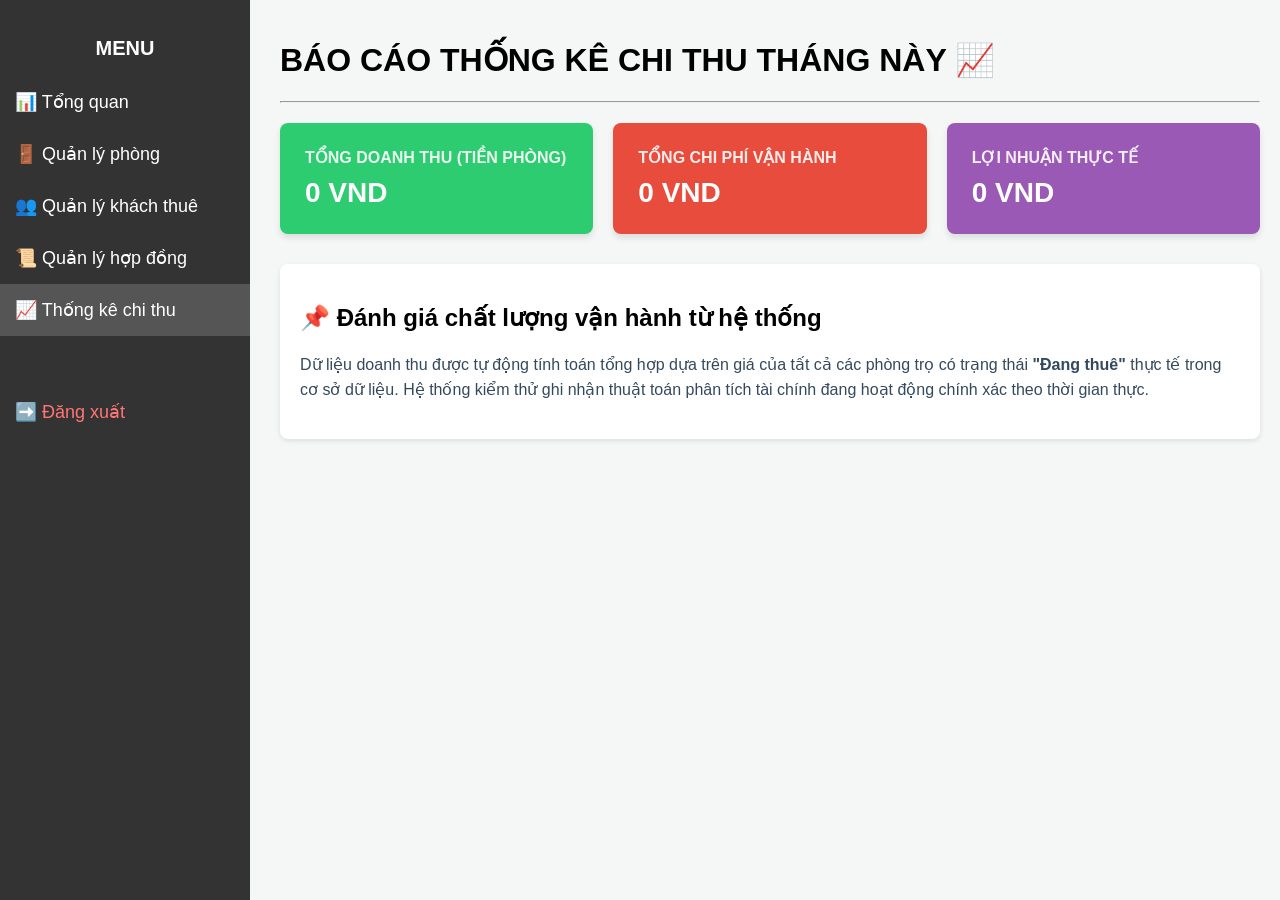
==== index.html @ 4e2fad54 "Add files via upload" ====
<!DOCTYPE html>
<html xmlns:th="http://www.thymeleaf.org">
<head>
    <meta charset="UTF-8">
    <title>Thống kê tài chính</title>
    <style>
        body { font-family: Arial, sans-serif; margin: 0; padding: 0; background-color: #f4f7f6; }
        .sidebar { width: 250px; position: fixed; height: 100%; background: #333; padding-top: 20px; }
        .sidebar a { padding: 15px; text-decoration: none; font-size: 18px; color: #fff; display: block; }
        .sidebar a:hover { background: #555; }
        .content { margin-left: 260px; padding: 20px; }

        .stat-grid { display: flex; gap: 20px; margin-top: 20px; }
        .stat-card { flex: 1; padding: 25px; border-radius: 8px; color: white; font-size: 18px; box-shadow: 0 4px 6px rgba(0,0,0,0.1); }
        .bg-revenue { background-color: #2ecc71; }
        .bg-expense { background-color: #e74c3c; }
        .bg-profit { background-color: #9b59b6; }
        .stat-card h3 { margin: 0 0 10px 0; font-size: 16px; text-transform: uppercase; opacity: 0.9; }
        .stat-card p { margin: 0; font-size: 28px; font-weight: bold; }

        .report-box { background: white; padding: 20px; border-radius: 8px; margin-top: 30px; box-shadow: 0 2px 5px rgba(0,0,0,0.1); }
    </style>
</head>
<body>
<div class="sidebar">
    <h2 style="color: white; text-align: center; font-size: 20px;">MENU</h2>
    <a href="/dashboard">📊 Tổng quan</a>
    <a href="/room/list">🚪 Quản lý phòng</a>
    <a href="/tenant/list">👥 Quản lý khách thuê</a>
    <a href="/contract/list">📜 Quản lý hợp đồng</a>
    <a href="/statistics" style="background: #555;">📈 Thống kê chi thu</a>
    <a href="/" style="margin-top: 50px; color: #ff7675;">➡️ Đăng xuất</a>
</div>

<div class="content">
    <h1>BÁO CÁO THỐNG KÊ CHI THU THÁNG NÀY 📈</h1>
    <hr>

    <div class="stat-grid">
        <div class="stat-card bg-revenue">
            <h3>Tổng Doanh Thu (Tiền Phòng)</h3>
            <p th:text="${#numbers.formatDecimal(totalRevenue, 0, 'COMMA', 0, 'POINT')} + ' VND'">0 VND</p>
        </div>
        <div class="stat-card bg-expense">
            <h3>Tổng Chi Phí Vận Hành</h3>
            <p th:text="${#numbers.formatDecimal(totalExpense, 0, 'COMMA', 0, 'POINT')} + ' VND'">0 VND</p>
        </div>
        <div class="stat-card bg-profit">
            <h3>Lợi Nhuận Thực Tế</h3>
            <p th:text="${#numbers.formatDecimal(netProfit, 0, 'COMMA', 0, 'POINT')} + ' VND'">0 VND</p>
        </div>
    </div>

    <div class="report-box">
        <h2>📌 Đánh giá chất lượng vận hành từ hệ thống</h2>
        <p style="line-height: 1.6; color: #34495e;">
            Dữ liệu doanh thu được tự động tính toán tổng hợp dựa trên giá của tất cả các phòng trọ có trạng thái <strong>"Đang thuê"</strong> thực tế trong cơ sở dữ liệu.
            Hệ thống kiểm thử ghi nhận thuật toán phân tích tài chính đang hoạt động chính xác theo thời gian thực.
        </p>
    </div>
</div>
</body>
</html>
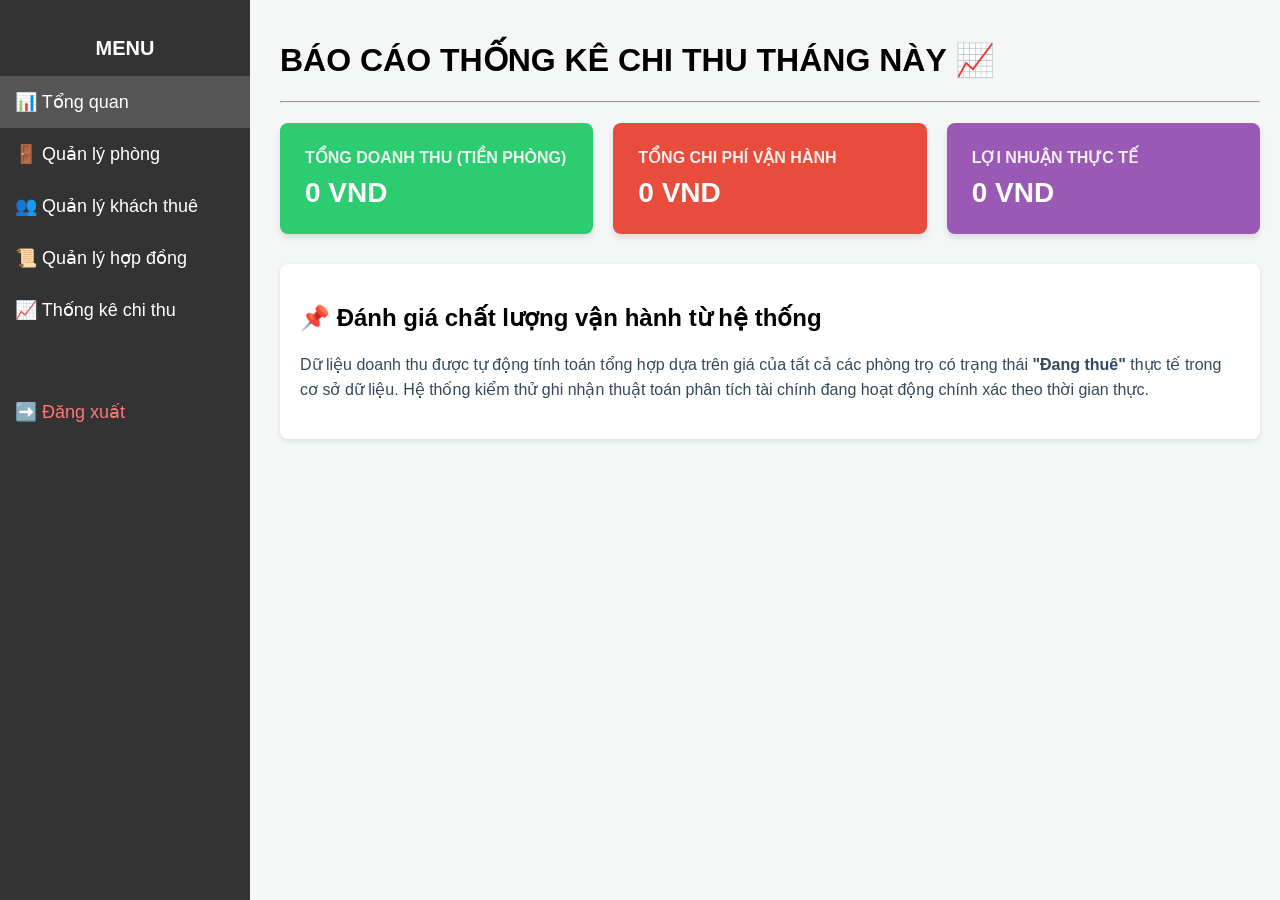
==== commit 1d6e916c: "Fix HTML structure and update sidebar links" ====
--- a/index.html
+++ b/index.html
@@ -24,12 +24,12 @@
 <body>
 <div class="sidebar">
     <h2 style="color: white; text-align: center; font-size: 20px;">MENU</h2>
-    <a href="/dashboard">📊 Tổng quan</a>
-    <a href="/room/list">🚪 Quản lý phòng</a>
-    <a href="/tenant/list">👥 Quản lý khách thuê</a>
-    <a href="/contract/list">📜 Quản lý hợp đồng</a>
-    <a href="/statistics" style="background: #555;">📈 Thống kê chi thu</a>
-    <a href="/" style="margin-top: 50px; color: #ff7675;">➡️ Đăng xuất</a>
+    <a href="index.html" style="background: #555;">📊 Tổng quan</a>
+    <a href="list.html">🚪 Quản lý phòng</a>
+    <a href="list.html">👥 Quản lý khách thuê</a>
+    <a href="list.html">📜 Quản lý hợp đồng</a>
+    <a href="index.html">📈 Thống kê chi thu</a>
+    <a href="login.html" style="margin-top: 50px; color: #ff7675;">➡️ Đăng xuất</a>
 </div>
 
 <div class="content">
@@ -60,4 +60,4 @@
     </div>
 </div>
 </body>
-</html>+</html>
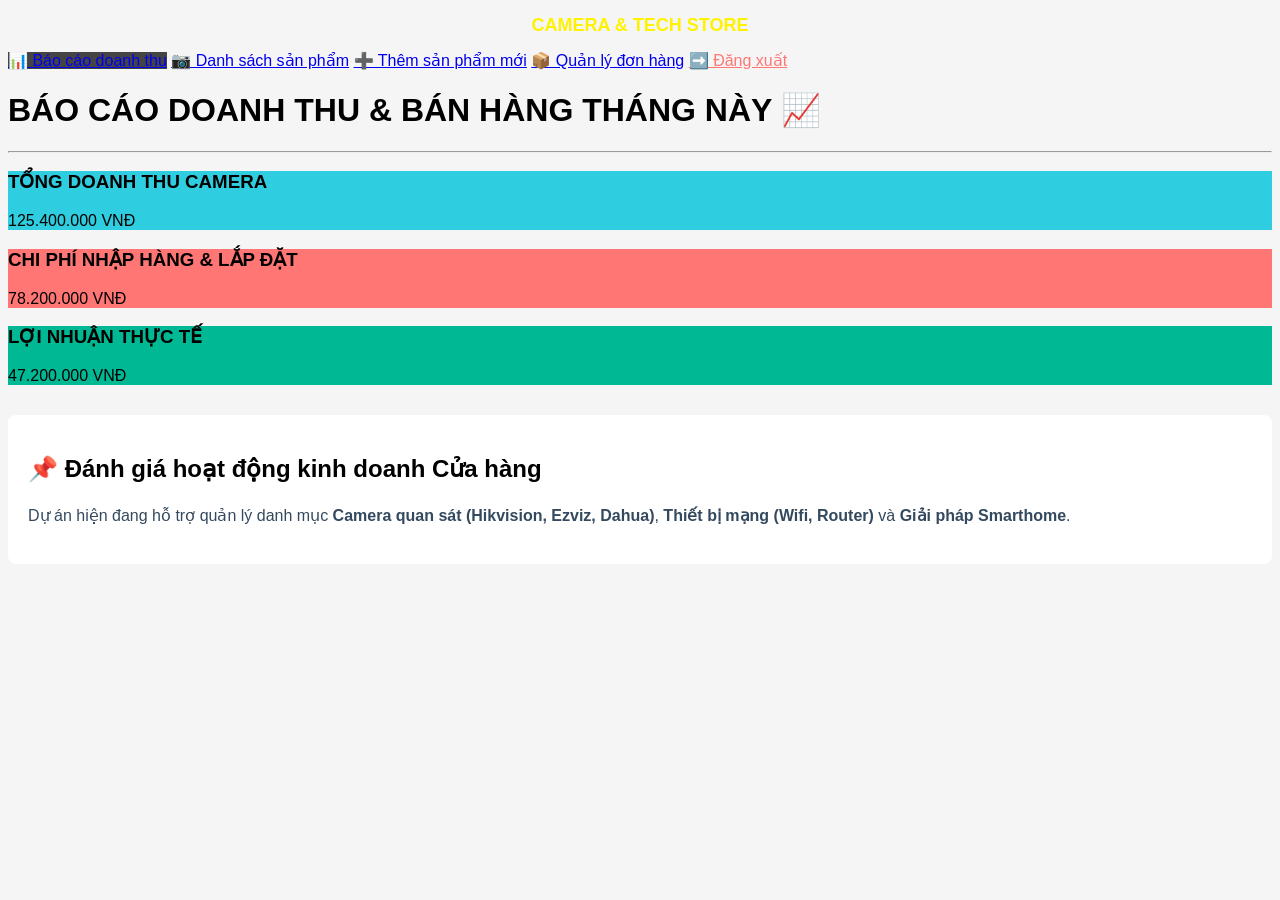
==== commit 0432b457: "Refactor index.html for camera store management" ====
--- a/index.html
+++ b/index.html
@@ -1,63 +1,50 @@
 <!DOCTYPE html>
-<html xmlns:th="http://www.thymeleaf.org">
+<html lang="vi">
 <head>
     <meta charset="UTF-8">
-    <title>Thống kê tài chính</title>
-    <style>
-        body { font-family: Arial, sans-serif; margin: 0; padding: 0; background-color: #f4f7f6; }
-        .sidebar { width: 250px; position: fixed; height: 100%; background: #333; padding-top: 20px; }
-        .sidebar a { padding: 15px; text-decoration: none; font-size: 18px; color: #fff; display: block; }
-        .sidebar a:hover { background: #555; }
-        .content { margin-left: 260px; padding: 20px; }
-
-        .stat-grid { display: flex; gap: 20px; margin-top: 20px; }
-        .stat-card { flex: 1; padding: 25px; border-radius: 8px; color: white; font-size: 18px; box-shadow: 0 4px 6px rgba(0,0,0,0.1); }
-        .bg-revenue { background-color: #2ecc71; }
-        .bg-expense { background-color: #e74c3c; }
-        .bg-profit { background-color: #9b59b6; }
-        .stat-card h3 { margin: 0 0 10px 0; font-size: 16px; text-transform: uppercase; opacity: 0.9; }
-        .stat-card p { margin: 0; font-size: 28px; font-weight: bold; }
-
-        .report-box { background: white; padding: 20px; border-radius: 8px; margin-top: 30px; box-shadow: 0 2px 5px rgba(0,0,0,0.1); }
-    </style>
+    <meta name="viewport" content="width=device-width, initial-scale=1.0">
+    <title>Quản lý Cửa hàng Camera & Giải pháp Công nghệ</title>
+    <link rel="stylesheet" href="style.css">
 </head>
 <body>
-<div class="sidebar">
-    <h2 style="color: white; text-align: center; font-size: 20px;">MENU</h2>
-    <a href="index.html" style="background: #555;">📊 Tổng quan</a>
-    <a href="list.html">🚪 Quản lý phòng</a>
-    <a href="list.html">👥 Quản lý khách thuê</a>
-    <a href="list.html">📜 Quản lý hợp đồng</a>
-    <a href="index.html">📈 Thống kê chi thu</a>
-    <a href="login.html" style="margin-top: 50px; color: #ff7675;">➡️ Đăng xuất</a>
-</div>
 
-<div class="content">
-    <h1>BÁO CÁO THỐNG KÊ CHI THU THÁNG NÀY 📈</h1>
-    <hr>
+    <!-- Sidebar Menu -->
+    <div class="sidebar">
+        <h2 style="color: #fff200; text-align: center; font-size: 18px; text-transform: uppercase;">CAMERA & TECH STORE</h2>
+        <a href="index.html" style="background: #444;">📊 Báo cáo doanh thu</a>
+        <a href="list.html">📷 Danh sách sản phẩm</a>
+        <a href="add.html">➕ Thêm sản phẩm mới</a>
+        <a href="list.html">📦 Quản lý đơn hàng</a>
+        <a href="login.html" style="margin-top: 50px; color: #ff7675;">➡️ Đăng xuất</a>
+    </div>
 
-    <div class="stat-grid">
-        <div class="stat-card bg-revenue">
-            <h3>Tổng Doanh Thu (Tiền Phòng)</h3>
-            <p th:text="${#numbers.formatDecimal(totalRevenue, 0, 'COMMA', 0, 'POINT')} + ' VND'">0 VND</p>
+    <!-- Main Content Area -->
+    <div class="content">
+        <h1>BÁO CÁO DOANH THU & BÁN HÀNG THÁNG NÀY 📈</h1>
+        <hr>
+
+        <div class="stat-grid">
+            <div class="stat-card bg-revenue" style="background-color: #2ecee0;">
+                <h3>TỔNG DOANH THU CAMERA</h3>
+                <p>125.400.000 VNĐ</p>
+            </div>
+            <div class="stat-card bg-expense" style="background-color: #ff7675;">
+                <h3>CHI PHÍ NHẬP HÀNG & LẮP ĐẶT</h3>
+                <p>78.200.000 VNĐ</p>
+            </div>
+            <div class="stat-card bg-profit" style="background-color: #00b894;">
+                <h3>LỢI NHUẬN THỰC TẾ</h3>
+                <p>47.200.000 VNĐ</p>
+            </div>
         </div>
-        <div class="stat-card bg-expense">
-            <h3>Tổng Chi Phí Vận Hành</h3>
-            <p th:text="${#numbers.formatDecimal(totalExpense, 0, 'COMMA', 0, 'POINT')} + ' VND'">0 VND</p>
-        </div>
-        <div class="stat-card bg-profit">
-            <h3>Lợi Nhuận Thực Tế</h3>
-            <p th:text="${#numbers.formatDecimal(netProfit, 0, 'COMMA', 0, 'POINT')} + ' VND'">0 VND</p>
+
+        <div class="report-box" style="margin-top: 30px; padding: 20px; background: #fff; border-radius: 8px;">
+            <h2>📌 Đánh giá hoạt động kinh doanh Cửa hàng</h2>
+            <p style="line-height: 1.6; color: #34495e;">
+                Dự án hiện đang hỗ trợ quản lý danh mục <strong>Camera quan sát (Hikvision, Ezviz, Dahua)</strong>, <strong>Thiết bị mạng (Wifi, Router)</strong> và <strong>Giải pháp Smarthome</strong>.
+            </p>
         </div>
     </div>
 
-    <div class="report-box">
-        <h2>📌 Đánh giá chất lượng vận hành từ hệ thống</h2>
-        <p style="line-height: 1.6; color: #34495e;">
-            Dữ liệu doanh thu được tự động tính toán tổng hợp dựa trên giá của tất cả các phòng trọ có trạng thái <strong>"Đang thuê"</strong> thực tế trong cơ sở dữ liệu.
-            Hệ thống kiểm thử ghi nhận thuật toán phân tích tài chính đang hoạt động chính xác theo thời gian thực.
-        </p>
-    </div>
-</div>
 </body>
 </html>
--- a/style.css
+++ b/style.css
@@ -0,0 +1,69 @@
+body{
+
+    background:#f5f5f5;
+
+    font-family:Arial, Helvetica, sans-serif;
+
+}
+
+.login-box{
+
+    width:350px;
+
+    margin:120px auto;
+
+    background:white;
+
+    padding:30px;
+
+    border-radius:10px;
+
+    box-shadow:0 0 10px gray;
+
+}
+
+.login-box h2{
+
+    text-align:center;
+
+    margin-bottom:20px;
+
+}
+
+.login-box input{
+
+    width:100%;
+
+    padding:10px;
+
+    margin-top:10px;
+
+}
+
+.login-box button{
+
+    width:100%;
+
+    margin-top:15px;
+
+    padding:10px;
+
+    background:#0d6efd;
+
+    color:white;
+
+    border:none;
+
+    cursor:pointer;
+
+}
+
+.container{
+
+    width:900px;
+
+    margin:auto;
+
+    margin-top:50px;
+
+}
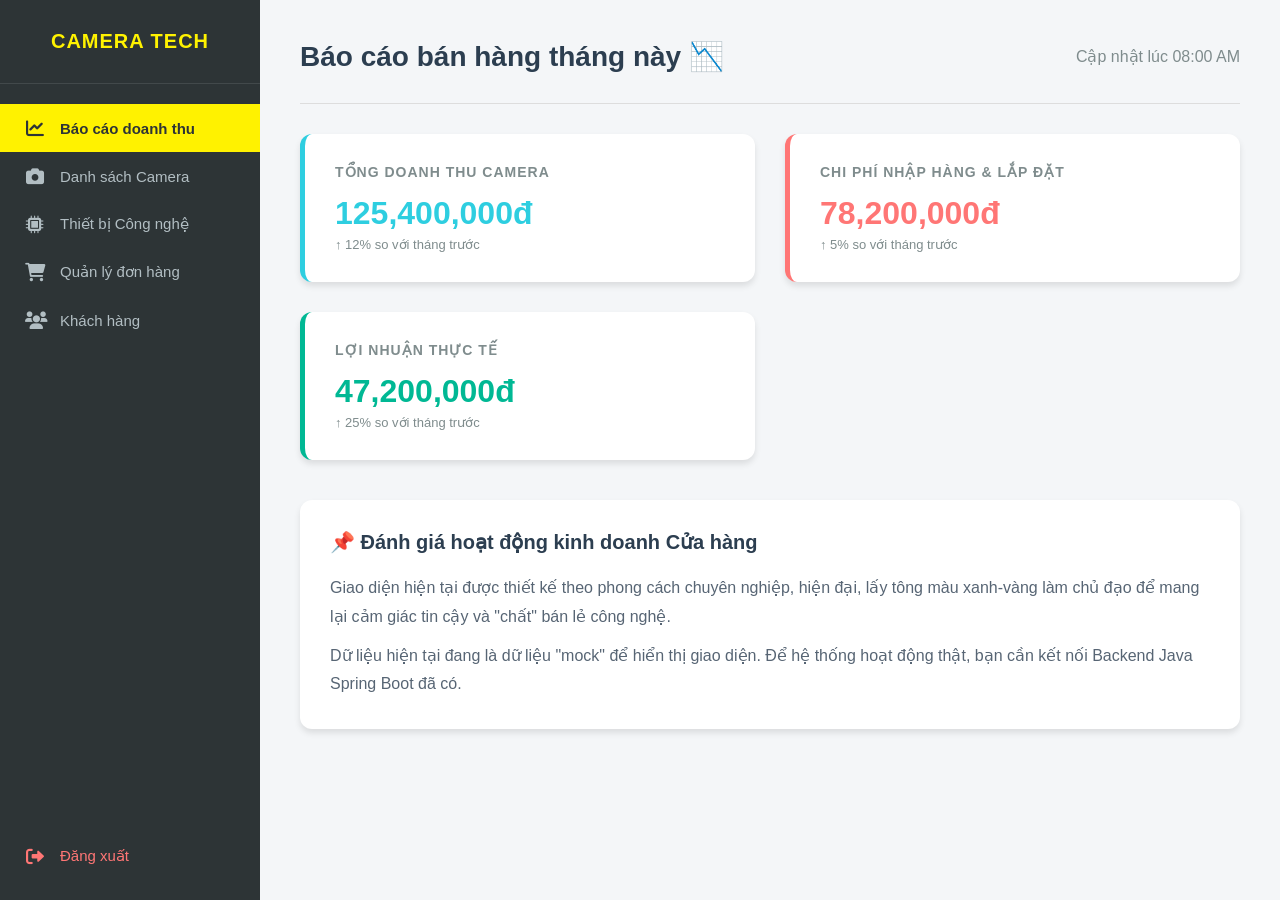
==== commit 1559dc21: "Revamp index.html with new design and features Updated the layout and content of the index page, inc" ====
--- a/index.html
+++ b/index.html
@@ -3,45 +3,77 @@
 <head>
     <meta charset="UTF-8">
     <meta name="viewport" content="width=device-width, initial-scale=1.0">
-    <title>Quản lý Cửa hàng Camera & Giải pháp Công nghệ</title>
+    <title>Hệ thống Quản lý Camera - Phong cách TGDĐ</title>
+    <!-- Nhúng FontAwesome để có icon đẹp -->
+    <link rel="stylesheet" href="https://cdnjs.cloudflare.com/ajax/libs/font-awesome/6.0.0/css/all.min.css">
     <link rel="stylesheet" href="style.css">
 </head>
 <body>
 
-    <!-- Sidebar Menu -->
+    <!-- Sidebar Menu (MỚI 100%) -->
     <div class="sidebar">
-        <h2 style="color: #fff200; text-align: center; font-size: 18px; text-transform: uppercase;">CAMERA & TECH STORE</h2>
-        <a href="index.html" style="background: #444;">📊 Báo cáo doanh thu</a>
-        <a href="list.html">📷 Danh sách sản phẩm</a>
-        <a href="add.html">➕ Thêm sản phẩm mới</a>
-        <a href="list.html">📦 Quản lý đơn hàng</a>
-        <a href="login.html" style="margin-top: 50px; color: #ff7675;">➡️ Đăng xuất</a>
+        <div class="sidebar-logo">CAMERA TECH</div>
+        
+        <a href="index.html" class="active">
+            <i class="fas fa-chart-line"></i>
+            <span>Báo cáo doanh thu</span>
+        </a>
+        <a href="list.html">
+            <i class="fas fa-camera"></i>
+            <span>Danh sách Camera</span>
+        </a>
+        <a href="list.html">
+            <i class="fas fa-microchip"></i>
+            <span>Thiết bị Công nghệ</span>
+        </a>
+        <a href="list.html">
+            <i class="fas fa-shopping-cart"></i>
+            <span>Quản lý đơn hàng</span>
+        </a>
+        <a href="list.html">
+            <i class="fas fa-users"></i>
+            <span>Khách hàng</span>
+        </a>
+
+        <a href="login.html" class="logout">
+            <i class="fas fa-sign-out-alt"></i>
+            <span>Đăng xuất</span>
+        </a>
     </div>
 
-    <!-- Main Content Area -->
+    <!-- Main Content Area (MỚI 100%) -->
     <div class="content">
-        <h1>BÁO CÁO DOANH THU & BÁN HÀNG THÁNG NÀY 📈</h1>
-        <hr>
+        <div class="header-area">
+            <h1>Báo cáo bán hàng tháng này 📉</h1>
+            <p style="color: #7f8c8d;">Cập nhật lúc 08:00 AM</p>
+        </div>
+        <hr style="border: none; border-top: 1px solid #ddd; margin-bottom: 30px;">
 
         <div class="stat-grid">
-            <div class="stat-card bg-revenue" style="background-color: #2ecee0;">
+            <div class="stat-card revenue">
                 <h3>TỔNG DOANH THU CAMERA</h3>
-                <p>125.400.000 VNĐ</p>
+                <div class="value" style="color: var(--tgdd-blue);">125,400,000đ</div>
+                <div class="sub-value">↑ 12% so với tháng trước</div>
             </div>
-            <div class="stat-card bg-expense" style="background-color: #ff7675;">
+            <div class="stat-card expense">
                 <h3>CHI PHÍ NHẬP HÀNG & LẮP ĐẶT</h3>
-                <p>78.200.000 VNĐ</p>
+                <div class="value" style="color: #ff7675;">78,200,000đ</div>
+                <div class="sub-value">↑ 5% so với tháng trước</div>
             </div>
-            <div class="stat-card bg-profit" style="background-color: #00b894;">
+            <div class="stat-card profit">
                 <h3>LỢI NHUẬN THỰC TẾ</h3>
-                <p>47.200.000 VNĐ</p>
+                <div class="value" style="color: #00b894;">47,200,000đ</div>
+                <div class="sub-value">↑ 25% so với tháng trước</div>
             </div>
         </div>
 
-        <div class="report-box" style="margin-top: 30px; padding: 20px; background: #fff; border-radius: 8px;">
+        <div class="info-box">
             <h2>📌 Đánh giá hoạt động kinh doanh Cửa hàng</h2>
-            <p style="line-height: 1.6; color: #34495e;">
-                Dự án hiện đang hỗ trợ quản lý danh mục <strong>Camera quan sát (Hikvision, Ezviz, Dahua)</strong>, <strong>Thiết bị mạng (Wifi, Router)</strong> và <strong>Giải pháp Smarthome</strong>.
+            <p>
+                Giao diện hiện tại được thiết kế theo phong cách chuyên nghiệp, hiện đại, lấy tông màu xanh-vàng làm chủ đạo để mang lại cảm giác tin cậy và "chất" bán lẻ công nghệ.
+            </p>
+            <p style="margin-top: 10px;">
+                Dữ liệu hiện tại đang là dữ liệu "mock" để hiển thị giao diện. Để hệ thống hoạt động thật, bạn cần kết nối Backend Java Spring Boot đã có.
             </p>
         </div>
     </div>
--- a/style.css
+++ b/style.css
@@ -1,69 +1,259 @@
-body{
-
-    background:#f5f5f5;
-
-    font-family:Arial, Helvetica, sans-serif;
-
-}
-
-.login-box{
-
-    width:350px;
-
-    margin:120px auto;
-
-    background:white;
-
-    padding:30px;
-
-    border-radius:10px;
-
-    box-shadow:0 0 10px gray;
-
-}
-
-.login-box h2{
-
-    text-align:center;
-
-    margin-bottom:20px;
-
-}
-
-.login-box input{
-
-    width:100%;
-
-    padding:10px;
-
-    margin-top:10px;
-
-}
-
-.login-box button{
-
-    width:100%;
-
-    margin-top:15px;
-
-    padding:10px;
-
-    background:#0d6efd;
-
-    color:white;
-
-    border:none;
-
-    cursor:pointer;
-
-}
-
-.container{
-
-    width:900px;
-
-    margin:auto;
-
-    margin-top:50px;
-
-}+/* style.css - Giao diện Quản trị Camera phong cách TGDĐ (MỚI 100%) */
+
+/* --- 1. Cài đặt cơ bản --- */
+:root {
+    --tgdd-blue: #2ecee0; /* Xanh dương đặc trưng */
+    --tgdd-yellow: #fff200; /* Vàng đặc trưng */
+    --tgdd-dark: #2d3436; /* Màu nền sidebar */
+    --text-dark: #2c3e50;
+    --bg-light: #f4f6f8;
+    --white: #ffffff;
+    --shadow: 0 4px 6px rgba(0,0,0,0.1);
+}
+
+* {
+    box-sizing: border-box;
+    margin: 0;
+    padding: 0;
+    font-family: 'Segoe UI', Tahoma, Geneva, Verdana, sans-serif;
+}
+
+body {
+    background-color: var(--bg-light);
+    color: var(--text-dark);
+    display: flex;
+    min-height: 100vh;
+}
+
+/* --- 2. Sidebar Menu --- */
+.sidebar {
+    width: 260px;
+    background-color: var(--tgdd-dark);
+    display: flex;
+    flex-direction: column;
+    padding: 20px 0;
+    position: fixed;
+    height: 100vh;
+    left: 0;
+    top: 0;
+    transition: all 0.3s;
+    z-index: 1000;
+}
+
+.sidebar-logo {
+    color: var(--tgdd-yellow);
+    font-size: 20px;
+    font-weight: bold;
+    text-transform: uppercase;
+    text-align: center;
+    padding: 10px 20px 30px;
+    letter-spacing: 1px;
+    border-bottom: 1px solid rgba(255,255,255,0.1);
+    margin-bottom: 20px;
+}
+
+.sidebar a {
+    text-decoration: none;
+    color: #b2bec3; /* Màu chữ chưa active */
+    padding: 15px 25px;
+    font-size: 15px;
+    display: flex;
+    align-items: center;
+    transition: all 0.2s;
+}
+
+.sidebar a i {
+    margin-right: 15px;
+    font-size: 18px;
+    width: 20px;
+    text-align: center;
+}
+
+.sidebar a:hover {
+    color: var(--white);
+    background-color: rgba(255,255,255,0.05);
+}
+
+.sidebar a.active {
+    color: var(--tgdd-dark);
+    background-color: var(--tgdd-yellow); /* Màu vàng khi được chọn */
+    font-weight: bold;
+}
+
+.sidebar a.active i {
+    color: var(--tgdd-dark);
+}
+
+.sidebar .logout {
+    margin-top: auto; /* Đẩy nút đăng xuất xuống cuối */
+    color: #ff7675;
+}
+.sidebar .logout:hover {
+    background-color: #d63031;
+    color: white;
+}
+
+/* --- 3. Content Area --- */
+.content {
+    margin-left: 260px; /* Chừa chỗ cho sidebar */
+    width: calc(100% - 260px);
+    padding: 40px;
+    transition: all 0.3s;
+}
+
+/* --- 4. Trang Tổng quan (Dashboard) --- */
+.header-area {
+    display: flex;
+    justify-content: space-between;
+    align-items: center;
+    margin-bottom: 30px;
+}
+
+.content h1 {
+    font-size: 28px;
+    font-weight: bold;
+}
+
+.stat-grid {
+    display: grid;
+    grid-template-columns: repeat(auto-fit, minmax(300px, 1fr));
+    gap: 30px;
+    margin-bottom: 40px;
+}
+
+.stat-card {
+    background: var(--white);
+    padding: 30px;
+    border-radius: 12px;
+    box-shadow: var(--shadow);
+    transition: transform 0.2s;
+    border-left: 5px solid transparent;
+}
+
+.stat-card:hover {
+    transform: translateY(-5px);
+}
+
+.stat-card.revenue { border-left-color: var(--tgdd-blue); }
+.stat-card.expense { border-left-color: #ff7675; }
+.stat-card.profit { border-left-color: #00b894; }
+
+.stat-card h3 {
+    font-size: 14px;
+    color: #7f8c8d;
+    text-transform: uppercase;
+    letter-spacing: 1px;
+    margin-bottom: 15px;
+}
+
+.stat-card .value {
+    font-size: 32px;
+    font-weight: bold;
+}
+
+.stat-card .sub-value {
+    font-size: 13px;
+    color: #7f8c8d;
+    margin-top: 5px;
+}
+
+.info-box {
+    background: var(--white);
+    padding: 30px;
+    border-radius: 12px;
+    box-shadow: var(--shadow);
+}
+
+.info-box h2 {
+    font-size: 20px;
+    margin-bottom: 20px;
+}
+
+.info-box p {
+    line-height: 1.8;
+    color: #576574;
+}
+
+/* --- 5. Trang Đăng nhập --- */
+.login-body {
+    display: flex;
+    justify-content: center;
+    align-items: center;
+    background-color: var(--tgdd-dark);
+    height: 100vh;
+}
+
+.login-box {
+    background: var(--white);
+    width: 400px;
+    padding: 50px;
+    border-radius: 15px;
+    box-shadow: 0 10px 25px rgba(0,0,0,0.2);
+}
+
+.login-box h2 {
+    text-align: center;
+    font-size: 22px;
+    color: var(--tgdd-dark);
+    text-transform: uppercase;
+    margin-bottom: 30px;
+    letter-spacing: 1px;
+}
+
+.login-box input {
+    width: 100%;
+    padding: 15px;
+    margin-bottom: 20px;
+    border: 1px solid #ddd;
+    border-radius: 8px;
+    background-color: #f8f9fa;
+    font-size: 16px;
+}
+
+.login-box input:focus {
+    outline: none;
+    border-color: var(--tgdd-blue);
+}
+
+.login-box button {
+    width: 100%;
+    padding: 15px;
+    background-color: var(--tgdd-yellow);
+    color: var(--tgdd-dark);
+    border: none;
+    border-radius: 8px;
+    font-size: 16px;
+    font-weight: bold;
+    cursor: pointer;
+    transition: background 0.2s;
+}
+
+.login-box button:hover {
+    background-color: #e6cc00;
+}
+
+/* --- 6. Responsive --- */
+@media (max-width: 992px) {
+    .sidebar {
+        width: 80px;
+    }
+    .sidebar-logo {
+        font-size: 14px;
+        padding: 10px 5px;
+    }
+    .sidebar a {
+        padding: 15px;
+        justify-content: center;
+    }
+    .sidebar a i {
+        margin-right: 0;
+    }
+    .sidebar a span {
+        display: none; /* Ẩn chữ trên mobile */
+    }
+    .content {
+        margin-left: 80px;
+        width: calc(100% - 80px);
+        padding: 20px;
+    }
+}
